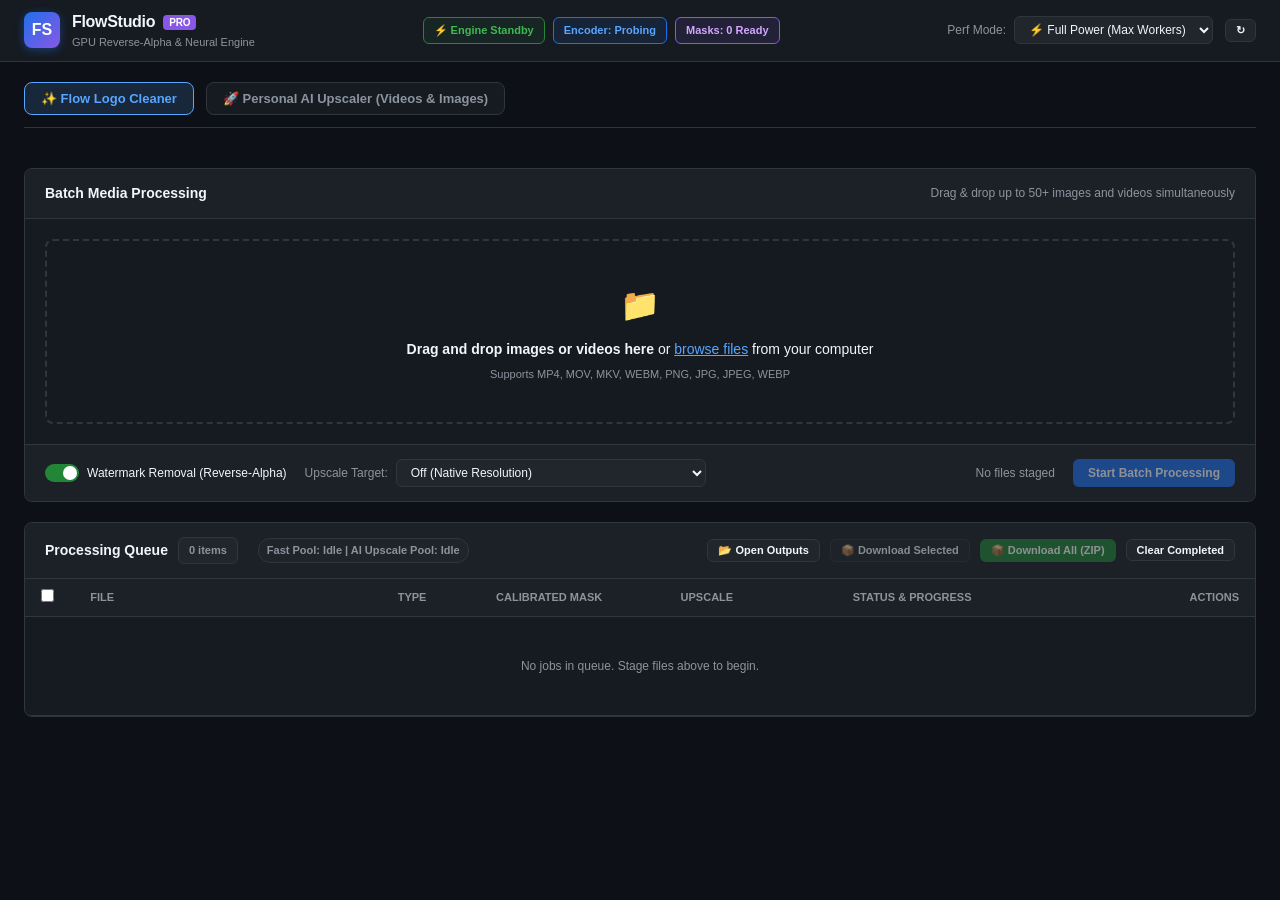
==== ui/index.html @ 6e7dc077 "release: FlowStudio v3.3.0 (protected native release)" ====
<!DOCTYPE html>
<html lang="en">
<head>
  <meta charset="UTF-8">
  <meta name="viewport" content="width=device-width, initial-scale=1.0">
  <title>FlowStudio Pro - High-Fidelity GPU Media Processing</title>
  <link rel="stylesheet" href="/ui/style.css">
</head>
<body>
  <!-- Top Navigation Bar -->
  <header class="topbar">
    <div class="brand">
      <div class="logo-icon">FS</div>
      <div class="brand-text">
        <span class="brand-title">FlowStudio <span class="badge-pro">PRO</span></span>
        <span class="brand-subtitle">GPU Reverse-Alpha & Neural Engine</span>
      </div>
    </div>

    <!-- Live Hardware & System Status Badges -->
    <div class="hw-badges" id="hw-badges">
      <span class="badge badge-gpu" id="badge-gpu">Detecting Hardware...</span>
      <span class="badge badge-encoder" id="badge-encoder">Encoder: Probing</span>
      <span class="badge badge-masks" id="badge-masks">Masks: 0 Ready</span>
    </div>

    <!-- Performance & Config Controls -->
    <div class="top-controls">
      <div class="select-group">
        <label for="perf-mode-select">Perf Mode:</label>
        <select id="perf-mode-select" class="select-input">
          <option value="full">⚡ Full Power (Max Workers)</option>
          <option value="balanced">⚖️ Balanced</option>
          <option value="eco">🌱 Eco Mode</option>
        </select>
      </div>
      <button id="btn-refresh" class="btn btn-secondary btn-sm" title="Refresh Status">↻</button>
    </div>
  </header>

  <!-- Main Container -->
  <main class="main-container">
    <!-- Mode Tabs: Flow Logo Cleaner vs Personal AI Upscaler -->
    <div class="tabs-nav">
      <button class="tab-btn active" id="tab-cleaner" data-tab="cleaner">✨ Flow Logo Cleaner</button>
      <button class="tab-btn" id="tab-upscaler" data-tab="upscaler">🚀 Personal AI Upscaler (Videos & Images)</button>
    </div>

    <!-- Processing Configuration & Drop Zone -->
    <section class="panel upload-panel">
      <div class="panel-header">
        <h2 id="panel-title">Batch Media Processing</h2>
        <span class="panel-desc" id="panel-desc">Drag & drop up to 50+ images and videos simultaneously</span>
      </div>

      <!-- Drag & Drop Zone -->
      <div class="dropzone" id="dropzone">
        <input type="file" id="file-input" multiple accept="image/*,video/*,.mp4,.mov,.mkv,.webm,.jpg,.jpeg,.png,.webp" class="file-input-hidden">
        <div class="dropzone-content">
          <div class="upload-icon">📁</div>
          <div class="dropzone-text">
            <strong id="dropzone-main-text">Drag and drop images or videos here</strong>
            <span>or <label for="file-input" class="browse-link">browse files</label> from your computer</span>
          </div>
          <div class="file-types-hint">Supports MP4, MOV, MKV, WEBM, PNG, JPG, JPEG, WEBP</div>
        </div>
      </div>

      <!-- Batch Options Bar -->
      <div class="batch-options-bar">
        <div class="options-left">
          <label class="toggle-control" id="control-remove-logo" title="Accurately un-blends semi-transparent corner logo with mathematical alpha inversion">
            <input type="checkbox" id="toggle-remove-logo" checked>
            <span class="toggle-slider"></span>
            <span class="toggle-label">Watermark Removal (Reverse-Alpha)</span>
          </label>

          <div class="select-group">
            <label for="upscale-select">Upscale Target:</label>
            <select id="upscale-select" class="select-input">
              <option value="off">Off (Native Resolution)</option>
              <option value="2x_anime">2x Animation / 3D (RealESRGAN 2x)</option>
              <option value="2x_cinema">2x Cinema / Realistic (RealESRGAN 2x)</option>
              <option value="4x_anime">4x Animation / 3D (AnimeVideoV3 4x)</option>
              <option value="4x_cinema">4x Cinema / Realistic (RealESRGAN x4+)</option>
              <option value="1080p_anime">1080p Animation / 3D (AnimeVideoV3)</option>
              <option value="1080p_cinema">1080p Cinema / Realistic (RealESRGAN x4+)</option>
              <option value="2k_anime">2K Animation / 3D (1440p · AnimeVideoV3)</option>
              <option value="2k_cinema">2K Cinema / Realistic (1440p · RealESRGAN x4+)</option>
              <option value="4k_anime">4K Animation / 3D (2160p · AnimeVideoV3)</option>
              <option value="4k_cinema">4K Cinema / Realistic (2160p · RealESRGAN x4+)</option>
            </select>
          </div>
        </div>

        <div class="options-right">
          <span class="selected-summary" id="selected-summary">No files staged</span>
          <button id="btn-start-batch" class="btn btn-primary" disabled>Start Batch Processing</button>
        </div>
      </div>
    </section>

    <!-- Job Queue & Monitoring Dashboard -->
    <section class="panel queue-panel">
      <div class="panel-header queue-header">
        <div class="queue-title-group">
          <h2>Processing Queue</h2>
          <span class="badge badge-count" id="queue-count">0 items</span>
          <span class="badge badge-pool" id="pool-status-indicator" style="font-size: 11px; margin-left: 10px; color: #8b949e; background: rgba(33, 38, 45, 0.7); padding: 3px 8px; border-radius: 12px; border: 1px solid #30363d;">Fast Pool: Idle | AI Upscale Pool: Idle</span>
        </div>
        <div class="queue-actions">
          <button id="btn-stop-all" class="btn btn-danger btn-sm" style="display: none;">⏹ Stop All</button>
          <button id="btn-open-outputs" class="btn btn-secondary btn-sm">📂 Open Outputs</button>
          <button id="btn-download-selected-zip" class="btn btn-secondary btn-sm" disabled>📦 Download Selected</button>
          <button id="btn-download-all-zip" class="btn btn-success btn-sm" disabled>📦 Download All (ZIP)</button>
          <button id="btn-clear-completed" class="btn btn-secondary btn-sm">Clear Completed</button>
        </div>
      </div>

      <!-- Jobs Table -->
      <div class="table-container">
        <table class="jobs-table" id="jobs-table">
          <thead>
            <tr>
              <th style="width: 4%;"><input type="checkbox" id="th-select-all" title="Select All"></th>
              <th style="width: 25%;">File</th>
              <th style="width: 8%;">Type</th>
              <th style="width: 15%;">Calibrated Mask</th>
              <th style="width: 14%;">Upscale</th>
              <th style="width: 18%;">Status & Progress</th>
              <th style="width: 16%; text-align: right;">Actions</th>
            </tr>
          </thead>
          <tbody id="jobs-tbody">
            <tr class="empty-row">
              <td colspan="7">No jobs in queue. Stage files above to begin.</td>
            </tr>
          </tbody>
        </table>
      </div>
    </section>
  </main>

  <!-- Interactive 4x Before/After Corner Comparison Modal -->
  <div class="modal" id="modal-compare">
    <div class="modal-backdrop" id="modal-backdrop"></div>
    <div class="modal-dialog">
      <div class="modal-header">
        <div class="modal-title-group">
          <h3 id="modal-filename">Corner Inspection (4x Magnified)</h3>
          <span class="modal-subtitle" id="modal-mask-info">Mathematical Reverse-Alpha Comparison</span>
        </div>
        <div class="modal-controls">
          <button id="modal-mode-toggle" class="btn btn-secondary btn-xs">Switch to Side-by-Side</button>
          <button id="modal-close" class="btn-close">&times;</button>
        </div>
      </div>

      <div class="modal-body">
        <!-- Interactive Split Slider View -->
        <div class="split-slider-container" id="split-slider-container">
          <div class="split-image-layer before-layer">
            <img id="img-before" src="" alt="Before (With Watermark)">
            <span class="img-label label-before">BEFORE (ORIGINAL)</span>
          </div>
          <div class="split-image-layer after-layer" id="after-layer">
            <img id="img-after" src="" alt="After (Watermark Removed)">
            <span class="img-label label-after">AFTER (ZERO BLUR)</span>
          </div>
          <div class="split-divider" id="split-divider">
            <div class="split-handle">↔</div>
          </div>
        </div>

        <!-- Side-by-Side View (Alternate Mode) -->
        <div class="side-by-side-container" id="side-by-side-container" style="display: none;">
          <div class="sbs-box">
            <span class="img-label label-before">ORIGINAL 4x CORNER</span>
            <img id="img-sbs-before" src="" alt="Original Corner">
          </div>
          <div class="sbs-box">
            <span class="img-label label-after">RESTORED 4x CORNER</span>
            <img id="img-sbs-after" src="" alt="Restored Corner">
          </div>
        </div>
      </div>

      <div class="modal-footer">
        <span class="modal-hint">Drag slider handle left & right to inspect mathematical restoration at pixel level</span>
        <a id="btn-modal-download" class="btn btn-primary btn-sm" href="#" download>Download Full File</a>
      </div>
    </div>
  </div>

  <script src="/ui/app.js"></script>
</body>
</html>
---- ui/style.css ----
/* FlowStudio Pro - Studio Dark Theme */
:root {
  --bg-app: #0d1117;
  --bg-panel: #161b22;
  --bg-panel-header: #1c2128;
  --bg-hover: #21262d;
  --border-color: #30363d;
  --border-active: #58a6ff;
  --text-main: #f0f6fc;
  --text-muted: #8b949e;
  --accent-blue: #58a6ff;
  --accent-green: #238636;
  --accent-green-hover: #2ea043;
  --accent-red: #da3633;
  --accent-purple: #8957e5;
  --badge-bg: #21262d;
  --font-family: -apple-system, BlinkMacSystemFont, "Segoe UI", Helvetica, Arial, sans-serif;
}

* {
  box-sizing: border-box;
  margin: 0;
  padding: 0;
}

body {
  background-color: var(--bg-app);
  color: var(--text-main);
  font-family: var(--font-family);
  font-size: 13px;
  line-height: 1.5;
  min-height: 100vh;
  display: flex;
  flex-direction: column;
}

/* Tabs Navigation */
.tabs-nav {
  display: flex;
  gap: 12px;
  margin-bottom: 20px;
  border-bottom: 1px solid var(--border-color);
  padding-bottom: 12px;
}

.tab-btn {
  background: var(--bg-panel);
  border: 1px solid var(--border-color);
  color: var(--text-muted);
  font-size: 13px;
  font-weight: 600;
  padding: 8px 16px;
  border-radius: 8px;
  cursor: pointer;
  transition: all 0.2s ease;
  display: inline-flex;
  align-items: center;
  gap: 6px;
}

.tab-btn:hover {
  background: var(--bg-hover);
  color: var(--text-main);
  border-color: #8b949e;
}

.tab-btn.active {
  background: rgba(88, 166, 255, 0.15);
  border-color: var(--accent-blue);
  color: var(--accent-blue);
}

/* Topbar */
.topbar {
  background-color: var(--bg-panel);
  border-bottom: 1px solid var(--border-color);
  padding: 10px 24px;
  display: flex;
  align-items: center;
  justify-content: space-between;
  flex-wrap: wrap;
  gap: 16px;
}

.brand {
  display: flex;
  align-items: center;
  gap: 12px;
}

.logo-icon {
  background: linear-gradient(135deg, #1f6feb, #8957e5);
  color: #fff;
  font-weight: 800;
  font-size: 16px;
  width: 36px;
  height: 36px;
  border-radius: 8px;
  display: flex;
  align-items: center;
  justify-content: center;
  box-shadow: 0 2px 8px rgba(31, 111, 235, 0.4);
}

.brand-text {
  display: flex;
  flex-direction: column;
}

.brand-title {
  font-size: 16px;
  font-weight: 700;
  letter-spacing: -0.3px;
  color: var(--text-main);
}

.badge-pro {
  background-color: var(--accent-purple);
  color: #fff;
  font-size: 10px;
  font-weight: 700;
  padding: 2px 6px;
  border-radius: 4px;
  margin-left: 4px;
  vertical-align: middle;
}

.brand-subtitle {
  font-size: 11px;
  color: var(--text-muted);
}

/* Hardware Badges */
.hw-badges {
  display: flex;
  align-items: center;
  gap: 8px;
  flex-wrap: wrap;
}

.badge {
  display: inline-flex;
  align-items: center;
  padding: 4px 10px;
  border-radius: 6px;
  font-size: 11px;
  font-weight: 600;
  background-color: var(--badge-bg);
  border: 1px solid var(--border-color);
  color: var(--text-muted);
}

.badge-gpu {
  border-color: #238636;
  color: #3fb950;
  background-color: rgba(35, 134, 54, 0.1);
}

.badge-encoder {
  border-color: #1f6feb;
  color: #58a6ff;
  background-color: rgba(31, 111, 235, 0.1);
}

.badge-masks {
  border-color: #8957e5;
  color: #d2a8ff;
  background-color: rgba(137, 87, 229, 0.1);
}

.top-controls {
  display: flex;
  align-items: center;
  gap: 12px;
}

/* Inputs & Buttons */
.select-group {
  display: flex;
  align-items: center;
  gap: 8px;
  font-size: 12px;
  color: var(--text-muted);
}

.select-input {
  background-color: var(--bg-hover);
  color: var(--text-main);
  border: 1px solid var(--border-color);
  padding: 5px 10px;
  border-radius: 6px;
  font-size: 12px;
  outline: none;
  cursor: pointer;
}

.select-input:focus {
  border-color: var(--border-active);
}

.btn {
  display: inline-flex;
  align-items: center;
  justify-content: center;
  padding: 6px 14px;
  border-radius: 6px;
  font-size: 12px;
  font-weight: 600;
  cursor: pointer;
  border: 1px solid transparent;
  transition: all 0.15s ease;
  text-decoration: none;
}

.btn-primary {
  background-color: #1f6feb;
  color: #fff;
}
.btn-primary:hover:not(:disabled) {
  background-color: #388bfd;
}

.btn-success {
  background-color: var(--accent-green);
  color: #fff;
}
.btn-success:hover:not(:disabled) {
  background-color: var(--accent-green-hover);
}

.btn-secondary {
  background-color: var(--bg-hover);
  color: var(--text-main);
  border: 1px solid var(--border-color);
}
.btn-secondary:hover:not(:disabled) {
  background-color: #30363d;
}

.btn-danger {
  background-color: rgba(218, 54, 51, 0.2);
  color: #f85149;
  border: 1px solid rgba(218, 54, 51, 0.4);
}
.btn-danger:hover:not(:disabled) {
  background-color: var(--accent-red);
  color: #fff;
}

.btn-sm {
  padding: 4px 10px;
  font-size: 11px;
}

.btn-xs {
  padding: 2px 8px;
  font-size: 11px;
}

.btn:disabled {
  opacity: 0.5;
  cursor: not-allowed;
}

/* Main Container */
.main-container {
  flex: 1;
  padding: 20px 24px;
  display: flex;
  flex-direction: column;
  gap: 20px;
  max-width: 1400px;
  margin: 0 auto;
  width: 100%;
}

.panel {
  background-color: var(--bg-panel);
  border: 1px solid var(--border-color);
  border-radius: 8px;
  overflow: hidden;
}

.panel-header {
  padding: 14px 20px;
  border-bottom: 1px solid var(--border-color);
  background-color: var(--bg-panel-header);
  display: flex;
  align-items: center;
  justify-content: space-between;
}

.panel-header h2 {
  font-size: 14px;
  font-weight: 600;
  color: var(--text-main);
}

.panel-desc {
  font-size: 12px;
  color: var(--text-muted);
}

/* Dropzone */
.dropzone {
  margin: 20px;
  border: 2px dashed var(--border-color);
  border-radius: 8px;
  padding: 40px 20px;
  text-align: center;
  cursor: pointer;
  transition: all 0.2s ease;
  background-color: rgba(22, 27, 34, 0.6);
}

.dropzone:hover, .dropzone.dragover {
  border-color: var(--accent-blue);
  background-color: rgba(31, 111, 235, 0.05);
}

.file-input-hidden {
  display: none;
}

.upload-icon {
  font-size: 32px;
  margin-bottom: 10px;
}

.dropzone-text {
  font-size: 14px;
  margin-bottom: 6px;
  color: var(--text-main);
}

.browse-link {
  color: var(--accent-blue);
  cursor: pointer;
  text-decoration: underline;
}

.file-types-hint {
  font-size: 11px;
  color: var(--text-muted);
}

/* Batch Options Bar */
.batch-options-bar {
  padding: 14px 20px;
  background-color: var(--bg-panel-header);
  border-top: 1px solid var(--border-color);
  display: flex;
  align-items: center;
  justify-content: space-between;
  flex-wrap: wrap;
  gap: 16px;
}

.options-left, .options-right {
  display: flex;
  align-items: center;
  gap: 18px;
  flex-wrap: wrap;
}

/* Toggle Control */
.toggle-control {
  display: inline-flex;
  align-items: center;
  gap: 8px;
  cursor: pointer;
  user-select: none;
}

.toggle-control input {
  display: none;
}

.toggle-slider {
  position: relative;
  width: 34px;
  height: 18px;
  background-color: var(--border-color);
  border-radius: 18px;
  transition: background-color 0.2s ease;
}

.toggle-slider::after {
  content: "";
  position: absolute;
  top: 2px;
  left: 2px;
  width: 14px;
  height: 14px;
  border-radius: 50%;
  background-color: #fff;
  transition: transform 0.2s ease;
}

.toggle-control input:checked + .toggle-slider {
  background-color: var(--accent-green);
}

.toggle-control input:checked + .toggle-slider::after {
  transform: translateX(16px);
}

.toggle-label {
  font-size: 12px;
  font-weight: 500;
  color: var(--text-main);
}

.selected-summary {
  font-size: 12px;
  color: var(--text-muted);
}

/* Queue Panel */
.queue-header {
  display: flex;
  align-items: center;
  justify-content: space-between;
}

.queue-title-group {
  display: flex;
  align-items: center;
  gap: 10px;
}

.badge-count {
  background-color: var(--bg-hover);
  color: var(--text-muted);
}

.queue-actions {
  display: flex;
  align-items: center;
  gap: 10px;
}

.table-container {
  overflow-x: auto;
}

.jobs-table {
  width: 100%;
  border-collapse: collapse;
  text-align: left;
}

.jobs-table th {
  background-color: var(--bg-panel-header);
  padding: 10px 16px;
  font-size: 11px;
  font-weight: 600;
  text-transform: uppercase;
  color: var(--text-muted);
  border-bottom: 1px solid var(--border-color);
}

.jobs-table td {
  padding: 12px 16px;
  border-bottom: 1px solid var(--border-color);
  font-size: 12px;
  vertical-align: middle;
}

.jobs-table tr:hover {
  background-color: rgba(255, 255, 255, 0.02);
}

.file-cell {
  display: flex;
  flex-direction: column;
}

.file-name {
  font-weight: 600;
  color: var(--text-main);
  word-break: break-all;
}

.file-subtext {
  font-size: 11px;
  color: var(--text-muted);
}

.badge-type {
  background-color: var(--bg-hover);
  padding: 2px 6px;
  border-radius: 4px;
  font-size: 10px;
  font-weight: 600;
  text-transform: uppercase;
}

.badge-mask {
  font-family: monospace;
  font-size: 11px;
  color: #a5d6ff;
}

/* Progress & Status */
.progress-container {
  display: flex;
  flex-direction: column;
  gap: 4px;
}

.progress-track {
  width: 100%;
  height: 6px;
  background-color: var(--bg-hover);
  border-radius: 3px;
  overflow: hidden;
}

.progress-fill {
  height: 100%;
  background: linear-gradient(90deg, #1f6feb, #3fb950);
  border-radius: 3px;
  transition: width 0.3s ease;
}

.progress-meta {
  display: flex;
  justify-content: space-between;
  font-size: 10px;
  color: var(--text-muted);
}

.status-badge {
  display: inline-block;
  padding: 2px 6px;
  border-radius: 4px;
  font-size: 10px;
  font-weight: 700;
  text-transform: uppercase;
}

.status-queued { background-color: rgba(139, 148, 158, 0.2); color: #8b949e; }
.status-processing { background-color: rgba(31, 111, 235, 0.2); color: #58a6ff; }
.status-completed { background-color: rgba(35, 134, 54, 0.2); color: #3fb950; }
.status-failed { background-color: rgba(218, 54, 51, 0.2); color: #f85149; }
.status-cancelled { background-color: rgba(210, 153, 34, 0.2); color: #d29922; }

.actions-cell {
  display: flex;
  align-items: center;
  justify-content: flex-end;
  gap: 8px;
  white-space: nowrap;
  flex-wrap: nowrap;
}

.btn-stop {
  background-color: rgba(218, 54, 51, 0.15);
  color: #f85149;
  border: 1px solid rgba(218, 54, 51, 0.4);
}
.btn-stop:hover {
  background-color: #da3633;
  color: #fff;
}

.empty-row td {
  text-align: center;
  padding: 40px;
  color: var(--text-muted);
}

/* Modal Comparison Dialog */
.modal {
  display: none;
  position: fixed;
  inset: 0;
  z-index: 1000;
  align-items: center;
  justify-content: center;
}

.modal.active {
  display: flex;
}

.modal-backdrop {
  position: fixed;
  inset: 0;
  background-color: rgba(0, 0, 0, 0.85);
  backdrop-filter: blur(4px);
}

.modal-dialog {
  position: relative;
  background-color: var(--bg-panel);
  border: 1px solid var(--border-color);
  border-radius: 10px;
  width: 90%;
  max-width: 960px;
  max-height: 90vh;
  display: flex;
  flex-direction: column;
  z-index: 1001;
  box-shadow: 0 10px 40px rgba(0, 0, 0, 0.6);
  overflow: hidden;
}

.modal-header {
  padding: 14px 20px;
  background-color: var(--bg-panel-header);
  border-bottom: 1px solid var(--border-color);
  display: flex;
  align-items: center;
  justify-content: space-between;
}

.modal-title-group h3 {
  font-size: 15px;
  font-weight: 700;
  color: var(--text-main);
}

.modal-subtitle {
  font-size: 11px;
  color: var(--text-muted);
}

.modal-controls {
  display: flex;
  align-items: center;
  gap: 10px;
}

.btn-close {
  background: none;
  border: none;
  color: var(--text-muted);
  font-size: 20px;
  line-height: 1;
  cursor: pointer;
  padding: 0 4px;
}
.btn-close:hover {
  color: var(--text-main);
}

.modal-body {
  padding: 20px;
  overflow-y: auto;
  display: flex;
  justify-content: center;
  align-items: center;
  min-height: 380px;
}

/* Split Slider */
.split-slider-container {
  position: relative;
  width: 100%;
  max-width: 600px;
  height: 420px;
  border-radius: 8px;
  overflow: hidden;
  border: 1px solid var(--border-color);
  user-select: none;
  background: #000;
}

.split-image-layer {
  position: absolute;
  top: 0;
  left: 0;
  width: 100%;
  height: 100%;
  overflow: hidden;
}

.split-image-layer img {
  width: 100%;
  height: 100%;
  object-fit: contain;
  display: block;
}

.split-image-layer.after-layer {
  width: 50%;
  border-right: 2px solid var(--accent-blue);
  z-index: 2;
}

.split-divider {
  position: absolute;
  top: 0;
  bottom: 0;
  left: 50%;
  width: 4px;
  background-color: var(--accent-blue);
  cursor: ew-resize;
  z-index: 10;
  transform: translateX(-50%);
}

.split-handle {
  position: absolute;
  top: 50%;
  left: 50%;
  transform: translate(-50%, -50%);
  width: 28px;
  height: 28px;
  background-color: var(--accent-blue);
  border: 2px solid #fff;
  border-radius: 50%;
  color: #fff;
  display: flex;
  align-items: center;
  justify-content: center;
  font-size: 11px;
  font-weight: bold;
  box-shadow: 0 2px 6px rgba(0,0,0,0.5);
}

.img-label {
  position: absolute;
  top: 10px;
  padding: 3px 8px;
  border-radius: 4px;
  font-size: 10px;
  font-weight: 700;
  letter-spacing: 0.5px;
  color: #fff;
  z-index: 5;
}

.label-before {
  right: 10px;
  background-color: rgba(218, 54, 51, 0.85);
}

.label-after {
  left: 10px;
  background-color: rgba(35, 134, 54, 0.85);
}

/* Side by Side Mode */
.side-by-side-container {
  display: flex;
  gap: 16px;
  width: 100%;
  max-width: 800px;
  justify-content: center;
}

.sbs-box {
  position: relative;
  flex: 1;
  border: 1px solid var(--border-color);
  border-radius: 6px;
  overflow: hidden;
  background-color: #000;
}

.sbs-box img {
  width: 100%;
  height: 360px;
  object-fit: contain;
  display: block;
}

.modal-footer {
  padding: 12px 20px;
  background-color: var(--bg-panel-header);
  border-top: 1px solid var(--border-color);
  display: flex;
  align-items: center;
  justify-content: space-between;
}

.modal-hint {
  font-size: 11px;
  color: var(--text-muted);
}
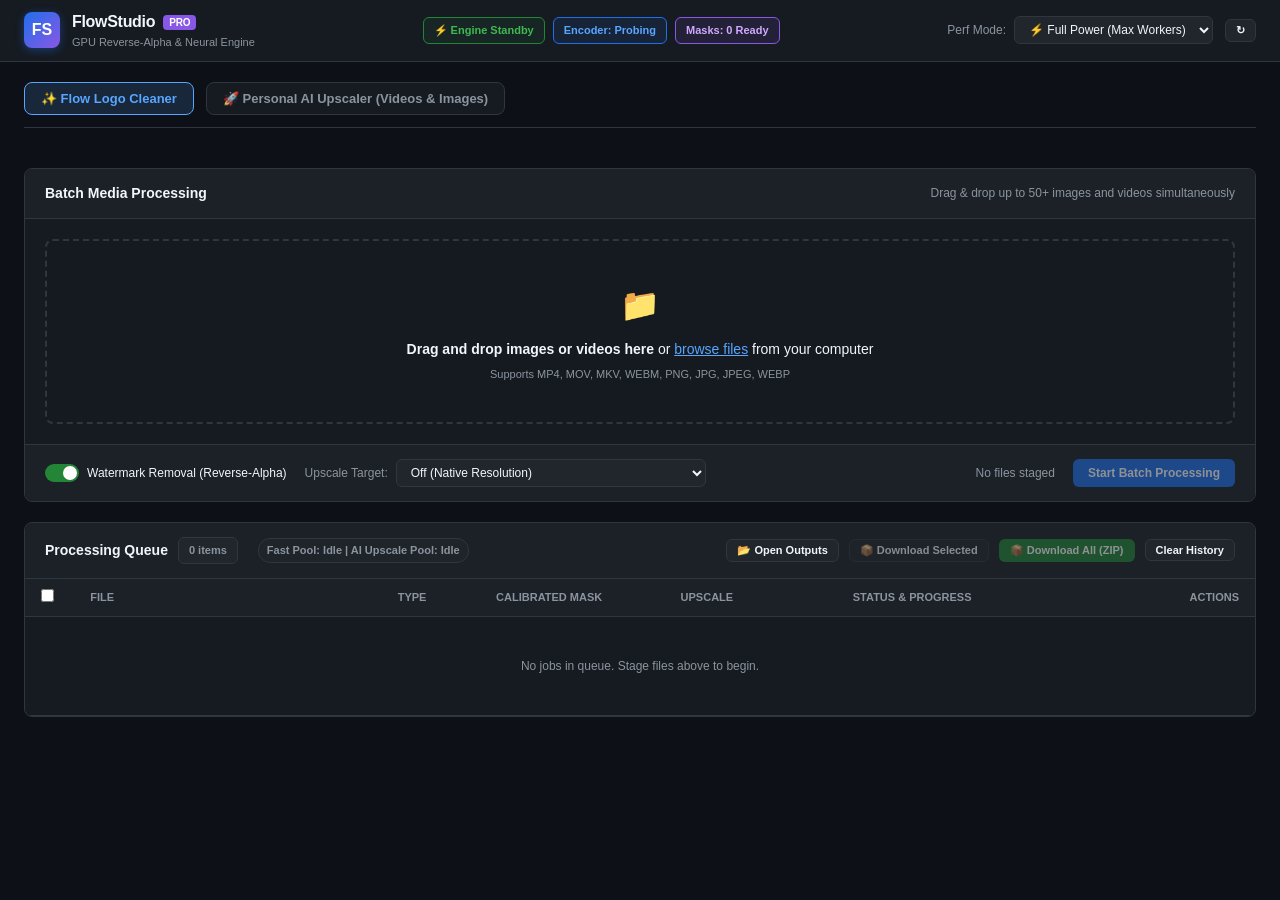
==== commit b647c245: "release: FlowStudio v3.4.0 (protected native release)" ====
--- a/ui/index.html
+++ b/ui/index.html
@@ -113,7 +113,7 @@
           <button id="btn-open-outputs" class="btn btn-secondary btn-sm">📂 Open Outputs</button>
           <button id="btn-download-selected-zip" class="btn btn-secondary btn-sm" disabled>📦 Download Selected</button>
           <button id="btn-download-all-zip" class="btn btn-success btn-sm" disabled>📦 Download All (ZIP)</button>
-          <button id="btn-clear-completed" class="btn btn-secondary btn-sm">Clear Completed</button>
+          <button id="btn-clear-history" class="btn btn-secondary btn-sm">Clear History</button>
         </div>
       </div>
 
--- a/ui/style.css
+++ b/ui/style.css
@@ -247,6 +247,16 @@
   color: #fff;
 }
 
+.btn-warning {
+  background-color: rgba(210, 153, 34, 0.2);
+  color: #d29922;
+  border: 1px solid rgba(210, 153, 34, 0.4);
+}
+.btn-warning:hover:not(:disabled) {
+  background-color: #d29922;
+  color: #fff;
+}
+
 .btn-sm {
   padding: 4px 10px;
   font-size: 11px;
@@ -542,6 +552,7 @@
 
 .status-queued { background-color: rgba(139, 148, 158, 0.2); color: #8b949e; }
 .status-processing { background-color: rgba(31, 111, 235, 0.2); color: #58a6ff; }
+.status-paused { background-color: rgba(210, 153, 34, 0.25); color: #d29922; border: 1px solid rgba(210, 153, 34, 0.4); }
 .status-completed { background-color: rgba(35, 134, 54, 0.2); color: #3fb950; }
 .status-failed { background-color: rgba(218, 54, 51, 0.2); color: #f85149; }
 .status-cancelled { background-color: rgba(210, 153, 34, 0.2); color: #d29922; }
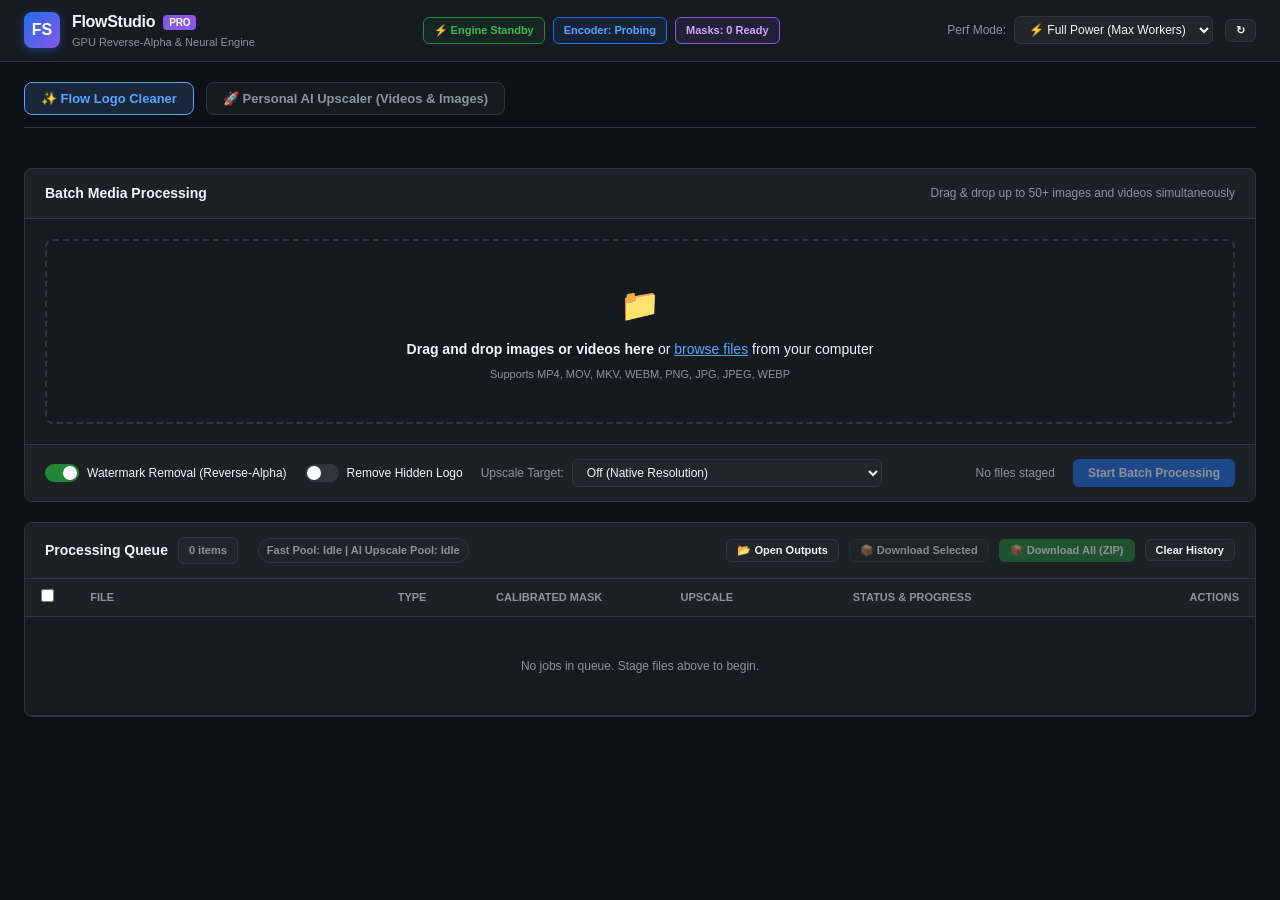
==== commit 0fb9c590: "release: FlowStudio v3.7.0 (protected native release)" ====
--- a/ui/index.html
+++ b/ui/index.html
@@ -73,6 +73,12 @@
             <input type="checkbox" id="toggle-remove-logo" checked>
             <span class="toggle-slider"></span>
             <span class="toggle-label">Watermark Removal (Reverse-Alpha)</span>
+          </label>
+
+          <label class="toggle-control" id="control-remove-hidden-logo" title="Video + Audio + Image metadata, C2PA Content Credentials &amp; hidden watermark signal scrub">
+            <input type="checkbox" id="toggle-remove-hidden-logo">
+            <span class="toggle-slider"></span>
+            <span class="toggle-label">Remove Hidden Logo</span>
           </label>
 
           <div class="select-group">
--- a/ui/style.css
+++ b/ui/style.css
@@ -486,10 +486,31 @@
   flex-direction: column;
 }
 
+.file-title-row {
+  display: flex;
+  align-items: center;
+  gap: 6px;
+  flex-wrap: wrap;
+}
+
 .file-name {
   font-weight: 600;
   color: var(--text-main);
   word-break: break-all;
+}
+
+.badge-stealth {
+  display: inline-block;
+  font-size: 9px;
+  font-weight: 700;
+  text-transform: uppercase;
+  letter-spacing: 0.4px;
+  padding: 1px 6px;
+  border-radius: 999px;
+  color: #d2a8ff;
+  background: rgba(137, 87, 229, 0.16);
+  border: 1px solid rgba(137, 87, 229, 0.45);
+  flex-shrink: 0;
 }
 
 .file-subtext {
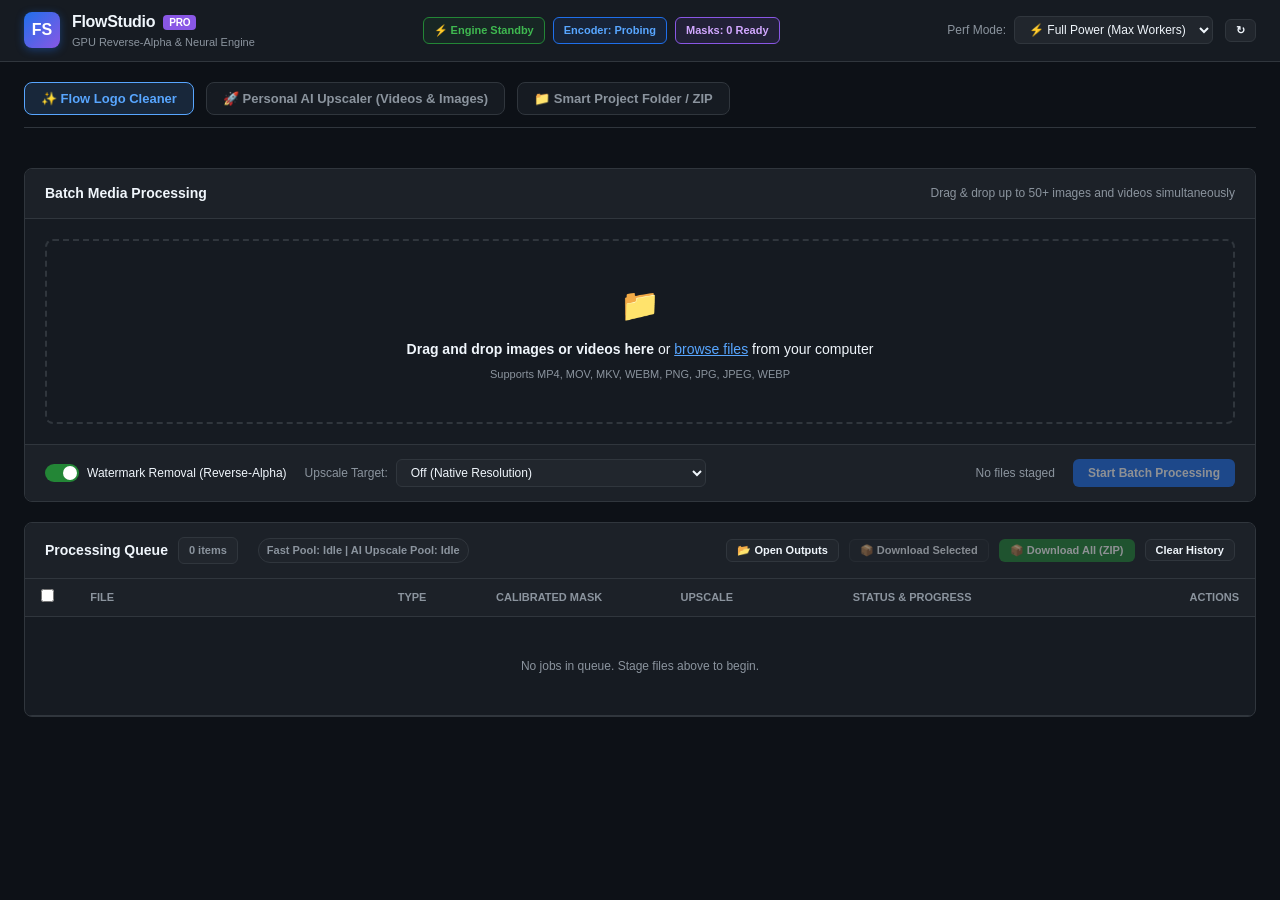
==== commit 589c0140: "release: FlowStudio v3.8.0 (protected native release)" ====
--- a/ui/index.html
+++ b/ui/index.html
@@ -40,14 +40,15 @@
 
   <!-- Main Container -->
   <main class="main-container">
-    <!-- Mode Tabs: Flow Logo Cleaner vs Personal AI Upscaler -->
+    <!-- Mode Tabs: Flow Logo Cleaner vs Personal AI Upscaler vs Smart Project Folder / ZIP -->
     <div class="tabs-nav">
       <button class="tab-btn active" id="tab-cleaner" data-tab="cleaner">✨ Flow Logo Cleaner</button>
       <button class="tab-btn" id="tab-upscaler" data-tab="upscaler">🚀 Personal AI Upscaler (Videos & Images)</button>
+      <button class="tab-btn" id="tab-project" data-tab="project">📁 Smart Project Folder / ZIP</button>
     </div>
 
     <!-- Processing Configuration & Drop Zone -->
-    <section class="panel upload-panel">
+    <section class="panel upload-panel" id="upload-panel">
       <div class="panel-header">
         <h2 id="panel-title">Batch Media Processing</h2>
         <span class="panel-desc" id="panel-desc">Drag & drop up to 50+ images and videos simultaneously</span>
@@ -73,12 +74,6 @@
             <input type="checkbox" id="toggle-remove-logo" checked>
             <span class="toggle-slider"></span>
             <span class="toggle-label">Watermark Removal (Reverse-Alpha)</span>
-          </label>
-
-          <label class="toggle-control" id="control-remove-hidden-logo" title="Video + Audio + Image metadata, C2PA Content Credentials &amp; hidden watermark signal scrub">
-            <input type="checkbox" id="toggle-remove-hidden-logo">
-            <span class="toggle-slider"></span>
-            <span class="toggle-label">Remove Hidden Logo</span>
           </label>
 
           <div class="select-group">
@@ -102,6 +97,146 @@
         <div class="options-right">
           <span class="selected-summary" id="selected-summary">No files staged</span>
           <button id="btn-start-batch" class="btn btn-primary" disabled>Start Batch Processing</button>
+        </div>
+      </div>
+    </section>
+
+    <!-- Smart Project Folder / ZIP Panel -->
+    <section class="panel project-panel" id="project-panel" style="display: none;">
+      <div class="panel-header">
+        <div>
+          <h2>Smart Project Folder / ZIP</h2>
+          <span class="panel-desc">Auto-detects Flow watermarks, skips already-clean media &amp; keeps all non-media files (.txt, .md, .pdf) intact</span>
+        </div>
+      </div>
+
+      <div class="project-body">
+        <!-- Source Selection Row -->
+        <div class="project-source-grid">
+          <div class="project-source-card">
+            <div class="project-source-header">
+              <strong>Local PC Folder</strong>
+              <span class="project-hint">In-place or export to new folder</span>
+            </div>
+            <div class="project-source-actions">
+              <button type="button" id="btn-pick-folder" class="btn btn-primary">📁 Select PC Folder</button>
+              <button type="button" id="btn-rescan-folder" class="btn btn-secondary" style="display: none;" title="Rescan selected folder">↻ Rescan</button>
+            </div>
+            <div class="project-path-display" id="project-folder-path">No folder selected</div>
+          </div>
+
+          <div class="project-zip-dropzone" id="project-zip-dropzone">
+            <input type="file" id="project-zip-input" accept=".zip,application/zip" class="file-input-hidden">
+            <div class="project-zip-content">
+              <button type="button" id="btn-pick-zip" class="btn btn-secondary">📦 Select / Drop Project .ZIP</button>
+              <div class="project-zip-meta" id="project-zip-meta">Drop a Flow project .ZIP here or click to browse</div>
+            </div>
+          </div>
+        </div>
+
+        <!-- Live Smart Scan Summary Strip -->
+        <div class="project-scan-card" id="project-scan-card" style="display: none;">
+          <div class="scan-summary-strip">
+            <div class="scan-stat">
+              <span class="scan-stat-label">Total</span>
+              <span class="scan-stat-value" id="scan-total-count">0</span>
+            </div>
+            <div class="scan-stat scan-stat-clean">
+              <span class="scan-stat-label">Needs Clean</span>
+              <span class="scan-stat-value" id="scan-needs-count">0</span>
+            </div>
+            <div class="scan-stat scan-stat-skip">
+              <span class="scan-stat-label">Already Clean · Auto-Skip</span>
+              <span class="scan-stat-value" id="scan-clean-count">0</span>
+            </div>
+            <div class="scan-stat scan-stat-other">
+              <span class="scan-stat-label">Other Files Kept (.txt/.md/.pdf)</span>
+              <span class="scan-stat-value" id="scan-other-count">0</span>
+            </div>
+          </div>
+
+          <details class="project-files-details" id="project-files-details">
+            <summary id="project-files-summary">View File Breakdown (0 files)</summary>
+            <div class="project-files-list" id="project-files-list"></div>
+          </details>
+        </div>
+
+        <!-- Output Mode & Rename Options -->
+        <div class="project-config-bar">
+          <div class="project-config-left">
+            <div class="mode-switch-group" id="project-mode-group">
+              <span class="config-field-label">Output Mode:</span>
+              <div class="segmented-switch" role="radiogroup" aria-label="Project output mode">
+                <label class="segment-option">
+                  <input type="radio" name="project-mode" id="mode-in-place" value="in_place" checked>
+                  <span>Update Folder In-Place</span>
+                </label>
+                <label class="segment-option">
+                  <input type="radio" name="project-mode" id="mode-new-folder" value="new_folder">
+                  <span>Export to New Folder</span>
+                </label>
+              </div>
+              <span class="mode-helper-text" id="project-mode-hint">Replaces ONLY watermarked files inside the original PC folder; everything else untouched.</span>
+            </div>
+
+            <div class="output-name-group" id="project-output-name-group" style="display: none;">
+              <label for="project-output-name" class="config-field-label">Output Folder Name:</label>
+              <input type="text" id="project-output-name" class="text-input" placeholder="Custom folder name (saved in Downloads)">
+            </div>
+
+            <div class="project-upscale-row">
+              <div class="select-group">
+                <label for="project-upscale-select">AI Upscale:</label>
+                <select id="project-upscale-select" class="select-input">
+                  <option value="off">Off (Native Resolution)</option>
+                  <option value="2x_anime">2x Animation / 3D (RealESRGAN 2x)</option>
+                  <option value="2x_cinema">2x Cinema / Realistic (RealESRGAN 2x)</option>
+                  <option value="4x_anime">4x Animation / 3D (AnimeVideoV3 4x)</option>
+                  <option value="4x_cinema">4x Cinema / Realistic (RealESRGAN x4+)</option>
+                  <option value="1080p_anime">1080p Animation / 3D (AnimeVideoV3)</option>
+                  <option value="1080p_cinema">1080p Cinema / Realistic (RealESRGAN x4+)</option>
+                  <option value="2k_anime">2K Animation / 3D (1440p · AnimeVideoV3)</option>
+                  <option value="2k_cinema">2K Cinema / Realistic (1440p · RealESRGAN x4+)</option>
+                  <option value="4k_anime">4K Animation / 3D (2160p · AnimeVideoV3)</option>
+                  <option value="4k_cinema">4K Cinema / Realistic (2160p · RealESRGAN x4+)</option>
+                </select>
+              </div>
+
+              <label class="checkbox-inline" id="project-upscale-clean-wrap" style="display: none;">
+                <input type="checkbox" id="project-upscale-clean">
+                <span>Also upscale already-clean media</span>
+              </label>
+            </div>
+          </div>
+
+          <div class="project-config-right">
+            <button type="button" id="btn-start-project" class="btn btn-success" disabled>Start Project Clean</button>
+          </div>
+        </div>
+
+        <!-- Live Execution & Progress Card -->
+        <div class="project-progress-card" id="project-progress-card" style="display: none;">
+          <div class="project-progress-top">
+            <div class="project-progress-title-row">
+              <span class="status-badge status-queued" id="project-job-status">queued</span>
+              <strong id="project-job-name">Project</strong>
+              <span class="project-job-counts" id="project-job-counts"></span>
+            </div>
+            <div class="project-progress-actions" id="project-progress-actions">
+              <button type="button" id="btn-proj-pause" class="btn btn-warning btn-xs" style="display: none;">Pause</button>
+              <button type="button" id="btn-proj-resume" class="btn btn-success btn-xs" style="display: none;">Resume</button>
+              <button type="button" id="btn-proj-cancel" class="btn btn-danger btn-xs" style="display: none;">Cancel</button>
+              <button type="button" id="btn-proj-open-folder" class="btn btn-primary btn-xs" style="display: none;">📂 Open Output Folder</button>
+            </div>
+          </div>
+          <div class="progress-track">
+            <div class="progress-fill" id="project-job-bar" style="width: 0%;"></div>
+          </div>
+          <div class="progress-meta">
+            <span id="project-job-current-file">Preparing...</span>
+            <span id="project-job-pct">0%</span>
+          </div>
+          <div class="project-output-path" id="project-job-output-path" style="display: none;"></div>
         </div>
       </div>
     </section>
--- a/ui/style.css
+++ b/ui/style.css
@@ -499,23 +499,371 @@
   word-break: break-all;
 }
 
-.badge-stealth {
+.file-subtext {
+  font-size: 11px;
+  color: var(--text-muted);
+}
+
+/* Smart Project Folder / ZIP Panel */
+.project-body {
+  padding: 20px;
+  display: flex;
+  flex-direction: column;
+  gap: 16px;
+}
+
+.project-source-grid {
+  display: grid;
+  grid-template-columns: 1fr 1fr;
+  gap: 16px;
+}
+
+@media (max-width: 780px) {
+  .project-source-grid {
+    grid-template-columns: 1fr;
+  }
+}
+
+.project-source-card,
+.project-zip-dropzone {
+  background-color: var(--bg-panel-header);
+  border: 1px solid var(--border-color);
+  border-radius: 8px;
+  padding: 16px;
+  display: flex;
+  flex-direction: column;
+  gap: 10px;
+}
+
+.project-zip-dropzone {
+  border-style: dashed;
+  border-width: 2px;
+  justify-content: center;
+  align-items: center;
+  text-align: center;
+  cursor: pointer;
+  transition: all 0.2s ease;
+}
+
+.project-zip-dropzone:hover,
+.project-zip-dropzone.dragover {
+  border-color: var(--accent-blue);
+  background-color: rgba(31, 111, 235, 0.06);
+}
+
+.project-source-header {
+  display: flex;
+  align-items: center;
+  justify-content: space-between;
+  gap: 8px;
+}
+
+.project-hint,
+.project-zip-meta {
+  font-size: 11px;
+  color: var(--text-muted);
+}
+
+.project-source-actions {
+  display: flex;
+  align-items: center;
+  gap: 8px;
+}
+
+.project-path-display {
+  font-family: monospace;
+  font-size: 11px;
+  color: #a5d6ff;
+  background-color: var(--bg-app);
+  border: 1px solid var(--border-color);
+  border-radius: 6px;
+  padding: 6px 10px;
+  word-break: break-all;
+}
+
+.project-zip-content {
+  display: flex;
+  flex-direction: column;
+  align-items: center;
+  gap: 8px;
+}
+
+/* Scan Summary Strip */
+.project-scan-card {
+  background-color: var(--bg-panel-header);
+  border: 1px solid var(--border-color);
+  border-radius: 8px;
+  padding: 14px 16px;
+  display: flex;
+  flex-direction: column;
+  gap: 12px;
+}
+
+.scan-summary-strip {
+  display: grid;
+  grid-template-columns: repeat(4, minmax(0, 1fr));
+  gap: 10px;
+}
+
+@media (max-width: 780px) {
+  .scan-summary-strip {
+    grid-template-columns: repeat(2, minmax(0, 1fr));
+  }
+}
+
+.scan-stat {
+  background-color: var(--bg-app);
+  border: 1px solid var(--border-color);
+  border-radius: 6px;
+  padding: 10px 12px;
+  display: flex;
+  flex-direction: column;
+  gap: 2px;
+}
+
+.scan-stat-clean {
+  border-color: rgba(88, 166, 255, 0.45);
+  background-color: rgba(31, 111, 235, 0.08);
+}
+
+.scan-stat-skip {
+  border-color: rgba(63, 185, 80, 0.45);
+  background-color: rgba(35, 134, 54, 0.08);
+}
+
+.scan-stat-label {
+  font-size: 11px;
+  color: var(--text-muted);
+}
+
+.scan-stat-value {
+  font-size: 18px;
+  font-weight: 700;
+  color: var(--text-main);
+}
+
+.project-files-details summary {
+  cursor: pointer;
+  font-size: 12px;
+  font-weight: 600;
+  color: var(--accent-blue);
+  user-select: none;
+}
+
+.project-files-list {
+  margin-top: 10px;
+  max-height: 220px;
+  overflow-y: auto;
+  border: 1px solid var(--border-color);
+  border-radius: 6px;
+  background-color: var(--bg-app);
+}
+
+.project-file-row {
+  display: flex;
+  align-items: center;
+  justify-content: space-between;
+  gap: 12px;
+  padding: 7px 12px;
+  border-bottom: 1px solid var(--border-color);
+  font-size: 12px;
+}
+
+.project-file-row:last-child {
+  border-bottom: none;
+}
+
+.project-file-rel {
+  font-family: monospace;
+  font-size: 11.5px;
+  color: var(--text-main);
+  word-break: break-all;
+}
+
+.project-file-meta {
+  display: flex;
+  align-items: center;
+  gap: 8px;
+  flex-shrink: 0;
+}
+
+.scan-badge {
+  font-size: 10px;
+  font-weight: 700;
+  padding: 2px 7px;
+  border-radius: 999px;
+  text-transform: uppercase;
+}
+
+.scan-badge-clean {
+  background: rgba(31, 111, 235, 0.2);
+  color: #58a6ff;
+  border: 1px solid rgba(88, 166, 255, 0.45);
+}
+
+.scan-badge-skip {
+  background: rgba(35, 134, 54, 0.2);
+  color: #3fb950;
+  border: 1px solid rgba(63, 185, 80, 0.45);
+}
+
+.scan-badge-other {
+  background: rgba(139, 148, 158, 0.15);
+  color: #8b949e;
+  border: 1px solid rgba(139, 148, 158, 0.35);
+}
+
+/* Output Mode & Rename Bar */
+.project-config-bar {
+  background-color: var(--bg-panel-header);
+  border: 1px solid var(--border-color);
+  border-radius: 8px;
+  padding: 14px 16px;
+  display: flex;
+  align-items: flex-end;
+  justify-content: space-between;
+  flex-wrap: wrap;
+  gap: 16px;
+}
+
+.project-config-left {
+  display: flex;
+  flex-direction: column;
+  gap: 12px;
+  flex: 1;
+  min-width: 280px;
+}
+
+.mode-switch-group {
+  display: flex;
+  align-items: center;
+  flex-wrap: wrap;
+  gap: 10px;
+}
+
+.config-field-label {
+  font-size: 12px;
+  font-weight: 600;
+  color: var(--text-muted);
+}
+
+.segmented-switch {
+  display: inline-flex;
+  background-color: var(--bg-app);
+  border: 1px solid var(--border-color);
+  border-radius: 6px;
+  padding: 2px;
+  gap: 2px;
+}
+
+.segment-option {
+  cursor: pointer;
+}
+
+.segment-option input {
+  display: none;
+}
+
+.segment-option span {
   display: inline-block;
-  font-size: 9px;
-  font-weight: 700;
-  text-transform: uppercase;
-  letter-spacing: 0.4px;
-  padding: 1px 6px;
-  border-radius: 999px;
-  color: #d2a8ff;
-  background: rgba(137, 87, 229, 0.16);
-  border: 1px solid rgba(137, 87, 229, 0.45);
-  flex-shrink: 0;
-}
-
-.file-subtext {
-  font-size: 11px;
-  color: var(--text-muted);
+  padding: 5px 12px;
+  border-radius: 4px;
+  font-size: 12px;
+  font-weight: 600;
+  color: var(--text-muted);
+  transition: all 0.15s ease;
+}
+
+.segment-option input:checked + span {
+  background-color: #1f6feb;
+  color: #fff;
+}
+
+.mode-helper-text {
+  font-size: 11px;
+  color: var(--text-muted);
+}
+
+.output-name-group {
+  display: flex;
+  align-items: center;
+  gap: 10px;
+  flex-wrap: wrap;
+}
+
+.text-input {
+  background-color: var(--bg-app);
+  color: var(--text-main);
+  border: 1px solid var(--border-color);
+  border-radius: 6px;
+  padding: 6px 10px;
+  font-size: 12px;
+  min-width: 260px;
+  outline: none;
+}
+
+.text-input:focus {
+  border-color: var(--border-active);
+}
+
+.project-upscale-row {
+  display: flex;
+  align-items: center;
+  flex-wrap: wrap;
+  gap: 16px;
+}
+
+.checkbox-inline {
+  display: inline-flex;
+  align-items: center;
+  gap: 7px;
+  font-size: 12px;
+  color: var(--text-main);
+  cursor: pointer;
+}
+
+/* Live Project Progress Card */
+.project-progress-card {
+  background-color: var(--bg-app);
+  border: 1px solid var(--border-color);
+  border-radius: 8px;
+  padding: 14px 16px;
+  display: flex;
+  flex-direction: column;
+  gap: 8px;
+}
+
+.project-progress-top {
+  display: flex;
+  align-items: center;
+  justify-content: space-between;
+  flex-wrap: wrap;
+  gap: 10px;
+}
+
+.project-progress-title-row {
+  display: flex;
+  align-items: center;
+  gap: 10px;
+  flex-wrap: wrap;
+}
+
+.project-job-counts {
+  font-size: 11px;
+  color: var(--text-muted);
+}
+
+.project-progress-actions {
+  display: flex;
+  align-items: center;
+  gap: 8px;
+}
+
+.project-output-path {
+  font-family: monospace;
+  font-size: 11px;
+  color: #3fb950;
+  word-break: break-all;
 }
 
 .badge-type {
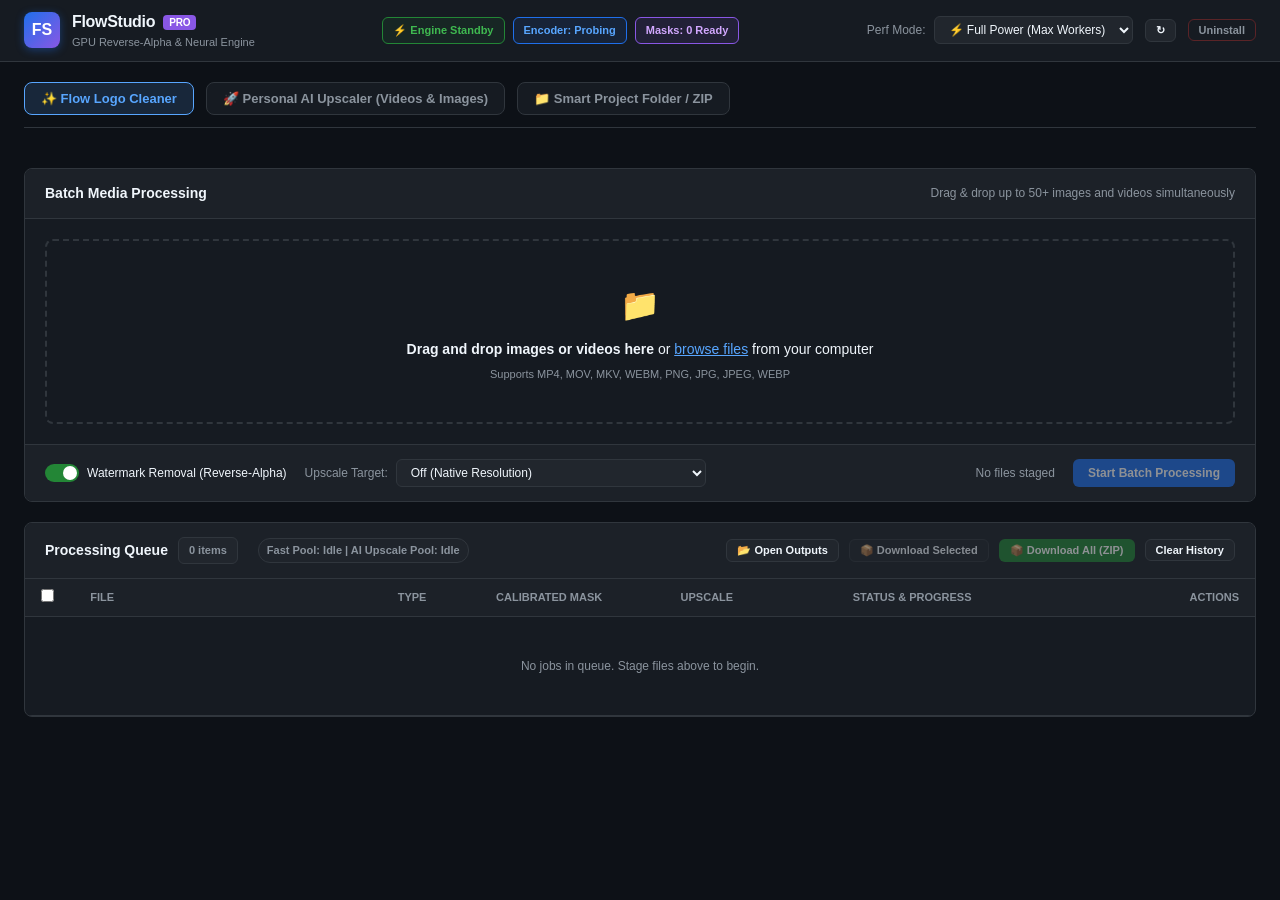
==== commit cf66829f: "release: FlowStudio v3.9.0 (protected native release)" ====
--- a/ui/index.html
+++ b/ui/index.html
@@ -35,6 +35,7 @@
         </select>
       </div>
       <button id="btn-refresh" class="btn btn-secondary btn-sm" title="Refresh Status">↻</button>
+      <button id="btn-open-uninstall" class="btn btn-danger-ghost btn-sm" title="Uninstall FlowStudio & Environment">Uninstall</button>
     </div>
   </header>
 
@@ -203,8 +204,8 @@
               </div>
 
               <label class="checkbox-inline" id="project-upscale-clean-wrap" style="display: none;">
-                <input type="checkbox" id="project-upscale-clean">
-                <span>Also upscale already-clean media</span>
+                <input type="checkbox" id="project-upscale-clean" checked>
+                <span>Upscale entire project (clean + already-clean media)</span>
               </label>
             </div>
           </div>
@@ -333,6 +334,50 @@
     </div>
   </div>
 
+  <!-- Uninstall Confirmation Popup Modal -->
+  <div class="modal" id="modal-uninstall" role="dialog" aria-modal="true" aria-labelledby="uninstall-modal-title">
+    <div class="modal-backdrop" id="uninstall-backdrop"></div>
+    <div class="modal-dialog modal-dialog-sm">
+      <div class="modal-header">
+        <div class="modal-title-group">
+          <h3 id="uninstall-modal-title">⚠️ Uninstall FlowStudio</h3>
+          <span class="modal-subtitle">This permanently deletes FlowStudio and its local GPU environment</span>
+        </div>
+        <button id="uninstall-modal-close" class="btn-close" aria-label="Close">&times;</button>
+      </div>
+
+      <div class="modal-body uninstall-body" id="uninstall-confirm-body">
+        <p class="uninstall-lead">The following components will be permanently deleted from your PC:</p>
+        <ul class="uninstall-list">
+          <li><strong>FlowStudio App &amp; Server</strong> (<code>%USERPROFILE%\FlowStudio</code>)</li>
+          <li><strong>Installed Python Environment &amp; All Packages</strong> (<code>.venv</code>, PyTorch, CUDA, Real-ESRGAN AI models, FFmpeg)</li>
+          <li><strong>Desktop Shortcut &amp; Chrome Native Messaging Bridge</strong></li>
+        </ul>
+
+        <label class="checkbox-inline uninstall-cache-opt">
+          <input type="checkbox" id="uninstall-clean-caches" checked>
+          <span>Also delete pip &amp; uv package caches (frees extra disk space)</span>
+        </label>
+
+        <div class="uninstall-ext-note">
+          Chrome Extension remove karne ke liye <code>chrome://extensions</code> mein Remove click karein.
+        </div>
+
+        <div class="uninstall-error" id="uninstall-error-msg" style="display: none;"></div>
+      </div>
+
+      <div class="modal-body uninstall-done-body" id="uninstall-done-body" style="display: none;">
+        <div class="uninstall-done-icon">✓</div>
+        <p class="uninstall-done-text">FlowStudio &amp; all packages deleted! You can now close this tab and remove the extension from <code>chrome://extensions</code>.</p>
+      </div>
+
+      <div class="modal-footer" id="uninstall-modal-footer">
+        <button type="button" id="btn-uninstall-cancel" class="btn btn-secondary">Cancel</button>
+        <button type="button" id="btn-uninstall-confirm" class="btn btn-danger-solid">Delete FlowStudio &amp; Environment</button>
+      </div>
+    </div>
+  </div>
+
   <script src="/ui/app.js"></script>
 </body>
 </html>
--- a/ui/style.css
+++ b/ui/style.css
@@ -247,6 +247,26 @@
   color: #fff;
 }
 
+.btn-danger-ghost {
+  background-color: transparent;
+  color: #8b949e;
+  border: 1px solid rgba(218, 54, 51, 0.35);
+}
+.btn-danger-ghost:hover:not(:disabled) {
+  background-color: rgba(218, 54, 51, 0.16);
+  color: #f85149;
+  border-color: #f85149;
+}
+
+.btn-danger-solid {
+  background-color: #da3633;
+  color: #fff;
+  border: 1px solid #f85149;
+}
+.btn-danger-solid:hover:not(:disabled) {
+  background-color: #b62324;
+}
+
 .btn-warning {
   background-color: rgba(210, 153, 34, 0.2);
   color: #d29922;
@@ -1161,3 +1181,100 @@
   font-size: 11px;
   color: var(--text-muted);
 }
+
+/* Uninstall Confirmation Modal */
+.modal-dialog-sm {
+  max-width: 520px;
+}
+
+.uninstall-body {
+  display: flex;
+  flex-direction: column;
+  align-items: stretch;
+  justify-content: flex-start;
+  min-height: auto;
+  gap: 14px;
+}
+
+.uninstall-lead {
+  font-size: 13px;
+  color: var(--text-main);
+  font-weight: 500;
+}
+
+.uninstall-list {
+  list-style: disc;
+  padding-left: 20px;
+  display: flex;
+  flex-direction: column;
+  gap: 8px;
+  font-size: 12.5px;
+  color: #c9d1d9;
+}
+
+.uninstall-list code,
+.uninstall-ext-note code,
+.uninstall-done-text code {
+  background-color: var(--bg-app);
+  border: 1px solid var(--border-color);
+  padding: 1px 5px;
+  border-radius: 4px;
+  font-family: monospace;
+  font-size: 11.5px;
+  color: #a5d6ff;
+}
+
+.uninstall-cache-opt {
+  background-color: var(--bg-app);
+  border: 1px solid var(--border-color);
+  border-radius: 6px;
+  padding: 10px 12px;
+}
+
+.uninstall-ext-note {
+  background-color: rgba(31, 111, 235, 0.08);
+  border: 1px solid rgba(88, 166, 255, 0.35);
+  border-radius: 6px;
+  padding: 10px 12px;
+  font-size: 12px;
+  color: #c9d1d9;
+}
+
+.uninstall-error {
+  background-color: rgba(218, 54, 51, 0.14);
+  border: 1px solid rgba(248, 81, 73, 0.45);
+  color: #ff7b72;
+  border-radius: 6px;
+  padding: 9px 12px;
+  font-size: 12px;
+}
+
+.uninstall-done-body {
+  flex-direction: column;
+  align-items: center;
+  justify-content: center;
+  text-align: center;
+  min-height: 180px;
+  gap: 12px;
+}
+
+.uninstall-done-icon {
+  width: 44px;
+  height: 44px;
+  border-radius: 50%;
+  background-color: rgba(35, 134, 54, 0.2);
+  border: 1px solid #3fb950;
+  color: #3fb950;
+  font-size: 22px;
+  font-weight: 700;
+  display: flex;
+  align-items: center;
+  justify-content: center;
+}
+
+.uninstall-done-text {
+  font-size: 13.5px;
+  color: var(--text-main);
+  max-width: 420px;
+  line-height: 1.5;
+}
